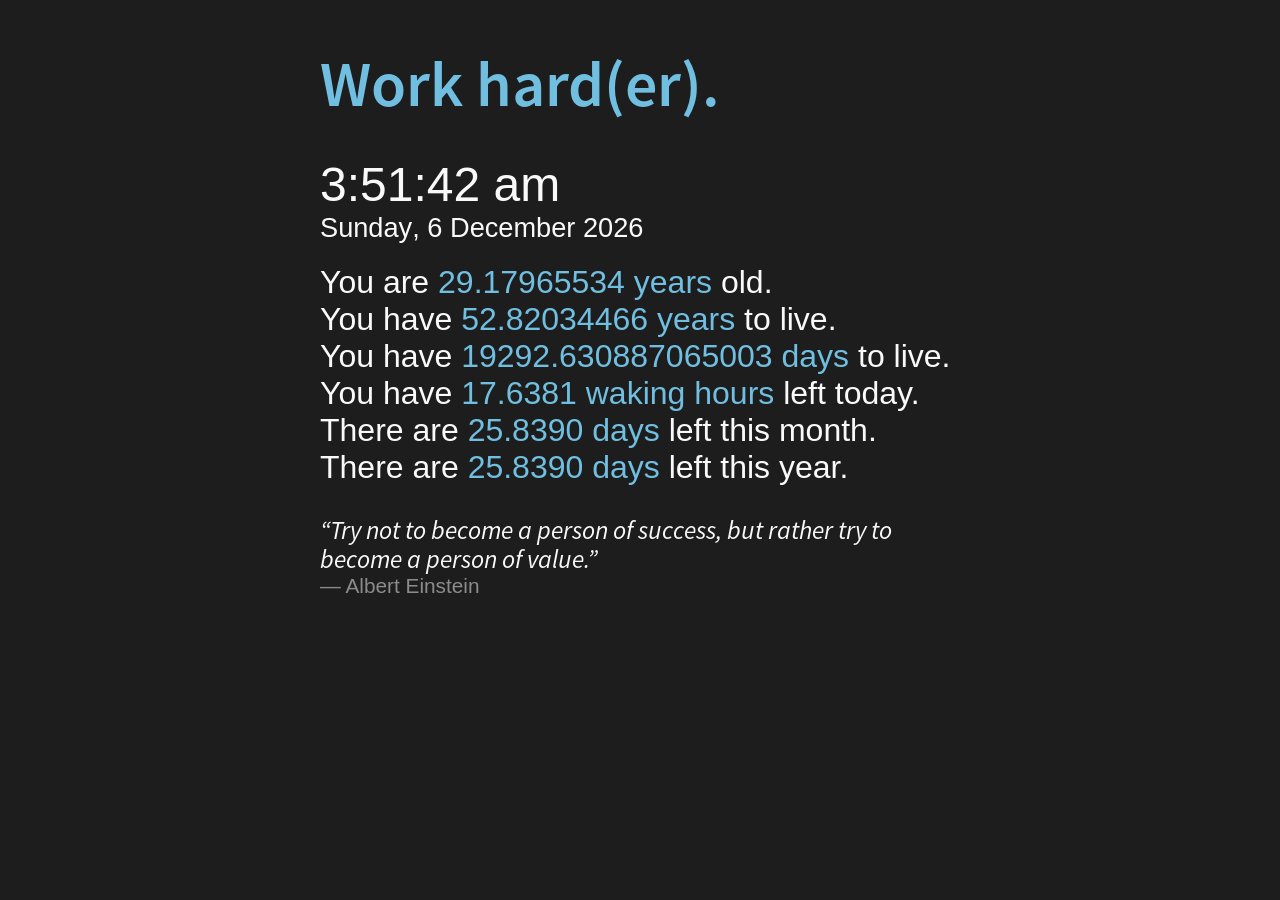
==== index.html @ 8d264028 "days to libe" ====
<html>

<head>
  <meta charset="utf-8">
  <link rel="apple-touch-icon-precomposed" sizes="57x57" href="http://joshuaraichur.com/motivation/apple-touch-icon-57x57.png" />
  <link rel="apple-touch-icon-precomposed" sizes="114x114" href="http://joshuaraichur.com/motivation/apple-touch-icon-114x114.png" />
  <link rel="apple-touch-icon-precomposed" sizes="72x72" href="http://joshuaraichur.com/motivation/apple-touch-icon-72x72.png" />
  <link rel="apple-touch-icon-precomposed" sizes="144x144" href="http://joshuaraichur.com/motivation/apple-touch-icon-144x144.png" />
  <link rel="apple-touch-icon-precomposed" sizes="60x60" href="http://joshuaraichur.com/motivation/apple-touch-icon-60x60.png" />
  <link rel="apple-touch-icon-precomposed" sizes="120x120" href="http://joshuaraichur.com/motivation/apple-touch-icon-120x120.png" />
  <link rel="apple-touch-icon-precomposed" sizes="76x76" href="http://joshuaraichur.com/motivation/apple-touch-icon-76x76.png" />
  <link rel="apple-touch-icon-precomposed" sizes="152x152" href="http://joshuaraichur.com/motivation/apple-touch-icon-152x152.png" />
  <link rel="icon" type="image/png" href="http://joshuaraichur.com/motivation/favicon-196x196.png" sizes="196x196" />
  <link rel="icon" type="image/png" href="http://joshuaraichur.com/motivation/favicon-96x96.png" sizes="96x96" />
  <link rel="icon" type="image/png" href="http://joshuaraichur.com/motivation/favicon-32x32.png" sizes="32x32" />
  <link rel="icon" type="image/png" href="http://joshuaraichur.com/motivation/favicon-16x16.png" sizes="16x16" />
  <link rel="icon" type="image/png" href="http://joshuaraichur.com/motivation/favicon-128.png" sizes="128x128" />
  <meta name="application-name" content="Motivation"/>
  <meta name="msapplication-TileColor" content="#1D1D1D" />
  <meta name="msapplication-TileImage" content="http://joshuaraichur.com/motivation/mstile-144x144.png" />
  <meta name="msapplication-square70x70logo" content="http://joshuaraichur.com/motivation/mstile-70x70.png" />
  <meta name="msapplication-square150x150logo" content="http://joshuaraichur.com/motivation/mstile-150x150.png" />
  <meta name="msapplication-wide310x150logo" content="http://joshuaraichur.com/motivation/mstile-310x150.png" />
  <meta name="msapplication-square310x310logo" content="http://joshuaraichur.com/motivation/mstile-310x310.png" />

  <meta name="theme-color" content="#1d1d1d">
  <meta http-equiv="X-UA-Compatible" content="IE=edge">
  <meta name="viewport" content="width=device-width, initial-scale=1">
  <meta name="apple-mobile-web-app-capable" content="yes">
  <meta name="apple-mobile-web-app-status-bar-style" content="default">
  <title>Motivation</title>
  <link rel="stylesheet" href="style.css">
</head>

<body class="animated fadeIn">
  <div class="content">

    <h1>Work <b>hard(er)</b>.</h1>

    <div class="dateTimeWrapper">
      <div id="currentTime" style="font-size: 3rem;"></div>
      <div id="currentDate"></div>
    </div>

    <div class="dynamicText">
      <div>You are <span id="age"></span> <span>years</span> old.</div>
      <div>You have <span id="yearsToLive"></span> <span>years</span> to live.</div>
      <div>You have <span id="daysToLive"></span> <span>days</span> to live.</div>
      <div>You have <span id="hoursLeftToday"></span> <span>waking hours</span> left today.</div>
      <div>There are <span id="daysLeftThisMonth"></span> <span>days</span> left this month.</div>
      <div>There are <span id="daysLeftThisYear"></span> <span>days</span> left this year.</div>
      <div id="githubRepos"></div>
    </div>

    <div class="quote">
      <p>&ldquo;<span id="quoteText"></span>&rdquo;</p>
      <p>&#8213; <span id="quoteAuthor"></span></p>
    </div>

  </div>

</body>
<script type="text/javascript" src="vars.js"></script>
<script type="text/javascript" src="app.js"></script>

</html>
---- style.css ----
@charset "UTF-8";

@font-face {
  font-family: 'Source Sans Pro';
  src: url('fonts/SourceSansPro-Regular.otf');
}
@font-face {
  font-family: 'Source Sans Pro';
  src: url('fonts/SourceSansPro-It.otf');
  font-style: italic;
}
@font-face {
  font-family: 'Source Sans Pro';
  src: url('fonts/SourceSansPro-Semibold.otf');
  font-weight: bold;
}
@font-face {
  font-family: 'Source Sans Pro';
  src: url('fonts/SourceSansPro-SemiboldIt.otf');
  font-weight: bold;
  font-style: italic;
}

// Animations
.animated {
  -webkit-animation-duration: .85s;
  animation-duration: .85s;
  -webkit-animation-fill-mode: both;
  animation-fill-mode: both;
}
@-webkit-keyframes fadeIn {
  0% {opacity: 0;}
  100% {opacity: 1;}
}

@keyframes fadeIn {
  0% {opacity: 0;}
  100% {opacity: 1;}
}

.fadeIn {
  -webkit-animation-name: fadeIn;
  animation-name: fadeIn;
}
.animated {
  -webkit-animation-duration: 1s;
  animation-duration: 1s;
  -webkit-animation-fill-mode: both;
  animation-fill-mode: both;
}

.animated.infinite {
  -webkit-animation-iteration-count: infinite;
  animation-iteration-count: infinite;
}

.animated.hinge {
  -webkit-animation-duration: 2s;
  animation-duration: 2s;
}

// Basic

html, body {
  margin: 0;
  padding: 0;
  text-align: center;
}
* {
  margin: 0;
  padding: 0;
  -webkit-touch-callout: none;
  -webkit-user-select: none;
  -khtml-user-select: none;
  -moz-user-select: none;
  -ms-user-select: none;
  user-select: none;
}
body {
  font-family: Avenir Next, Source Sans Pro, Helvetica Neue, Arial;
  background: #1d1d1d;
  color: #f9f9f9;
  max-height: 100%;
}
.content {
  margin: 0 auto;
  text-align: left;
  width: 50%;
  margin-top: 50px;
}
.content h1 {
  font-size: 4rem;
  line-height: 4.2rem;
  margin-bottom: 40px;
  font-weight: 600;
  color: #70bee0;
}

// Div styling
#currentTime {
  font-weight: 100;
  font-size: 20px;
}
#currentDate {
  font-weight: 100;
  font-size: 1.7rem;
  margin-bottom: 20px;
}
#currentDate  span {
  font-weight: 400;
}
.quote {
  margin: 0;
  margin-top: 30px;
}
.quote p {
  margin: 0;
}
.quote p:first-child {
  font-size: 1.6rem;
  font-style: italic;
  font-weight: 100;
  line-height: 1.8rem;
}
.quote p:nth-child(2) {
  font-size: 1.3rem;
  font-weight: 400;
  opacity: .5;
}
.dynamicText {
  font-size: 2rem;
  font-weight: 100;
}
.dynamicText span {
  font-weight: 400;
  color: #70bee0;
}
@media screen and (max-width: 1000px) {
  .content {
    width: 90%;
    margin-left: auto;
    margin-right: auto;
  }
  .content h1 {
    font-size: 6em;
  }
  #currentDate {
    font-size: 1.5em;
  }
  #currentTime {
    font-size: 3em !important;
  }
  .dynamicText {
    font-size: 1.3rem !important;
  }
}
@media screen and (max-width: 700px) {
  .content h1 {
    font-size: 3em;
    line-height: 1.2em;
  }
  .content {
    margin-bottom: 50px;
  }
  .dynamicText {
    font-size: 1.6rem;
  }
}
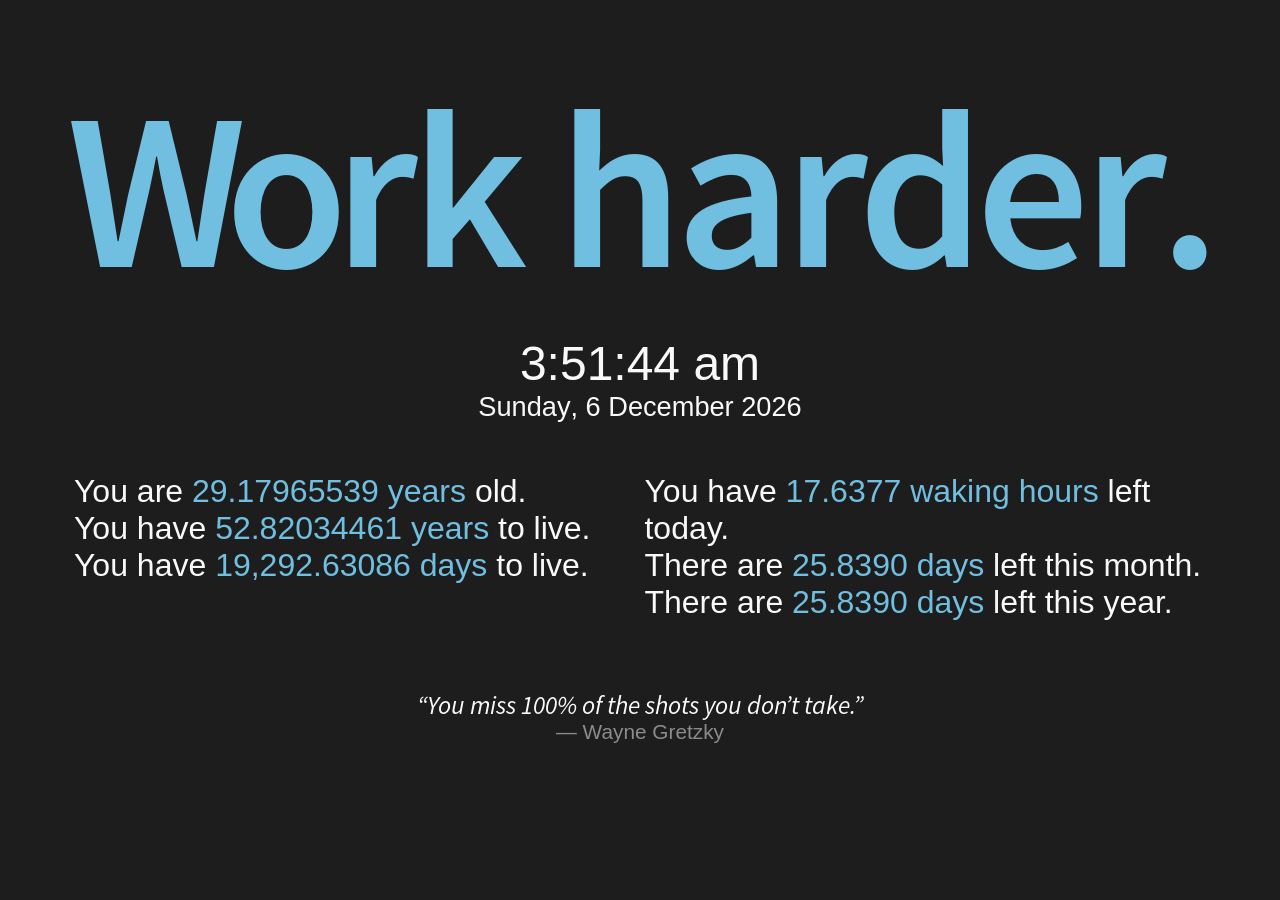
==== commit 4d395258: "styling and add comma" ====
--- a/index.html
+++ b/index.html
@@ -35,7 +35,7 @@
 <body class="animated fadeIn">
   <div class="content">
 
-    <h1>Work <b>hard(er)</b>.</h1>
+    <h1>W<span>o</span>rk <b>harder</b>.</h1>
 
     <div class="dateTimeWrapper">
       <div id="currentTime" style="font-size: 3rem;"></div>
@@ -43,13 +43,17 @@
     </div>
 
     <div class="dynamicText">
-      <div>You are <span id="age"></span> <span>years</span> old.</div>
-      <div>You have <span id="yearsToLive"></span> <span>years</span> to live.</div>
-      <div>You have <span id="daysToLive"></span> <span>days</span> to live.</div>
-      <div>You have <span id="hoursLeftToday"></span> <span>waking hours</span> left today.</div>
-      <div>There are <span id="daysLeftThisMonth"></span> <span>days</span> left this month.</div>
-      <div>There are <span id="daysLeftThisYear"></span> <span>days</span> left this year.</div>
-      <div id="githubRepos"></div>
+      <div class="two_column">
+        <div>You are <span id="age"></span> <span>years</span> old.</div>
+        <div>You have <span id="yearsToLive"></span> <span>years</span> to live.</div>
+        <div>You have <span id="daysToLive"></span> <span>days</span> to live.</div>
+      </div>
+      <div class="two_column">
+        <div>You have <span id="hoursLeftToday"></span> <span>waking hours</span> left today.</div>
+        <div>There are <span id="daysLeftThisMonth"></span> <span>days</span> left this month.</div>
+        <div>There are <span id="daysLeftThisYear"></span> <span>days</span> left this year.</div>
+        <div id="githubRepos"></div>
+      </div>
     </div>
 
     <div class="quote">
--- a/style.css
+++ b/style.css
@@ -82,19 +82,35 @@
   color: #f9f9f9;
   max-height: 100%;
 }
+.dateTimeWrapper {
+  margin-bottom: 50px;
+}
 .content {
   margin: 0 auto;
-  text-align: left;
-  width: 50%;
-  margin-top: 50px;
+  text-align: center;
+  width: 94%;
+  margin-top: 80px;
 }
 .content h1 {
-  font-size: 4rem;
-  line-height: 4.2rem;
+  font-size: 14rem;
+  line-height: 13.5rem;
   margin-bottom: 40px;
   font-weight: 600;
+  letter-spacing: -.035em;
   color: #70bee0;
 }
+.content h1 span:nth-child(1) {
+  margin-left: -13px;
+  margin-right: -6px;
+}
+.two_column {
+  width: calc(50% - 40px);
+  display: inline-block;
+  text-align: left;
+  vertical-align: top;
+  margin-bottom: 40px;
+}
+
 
 // Div styling
 #currentTime {
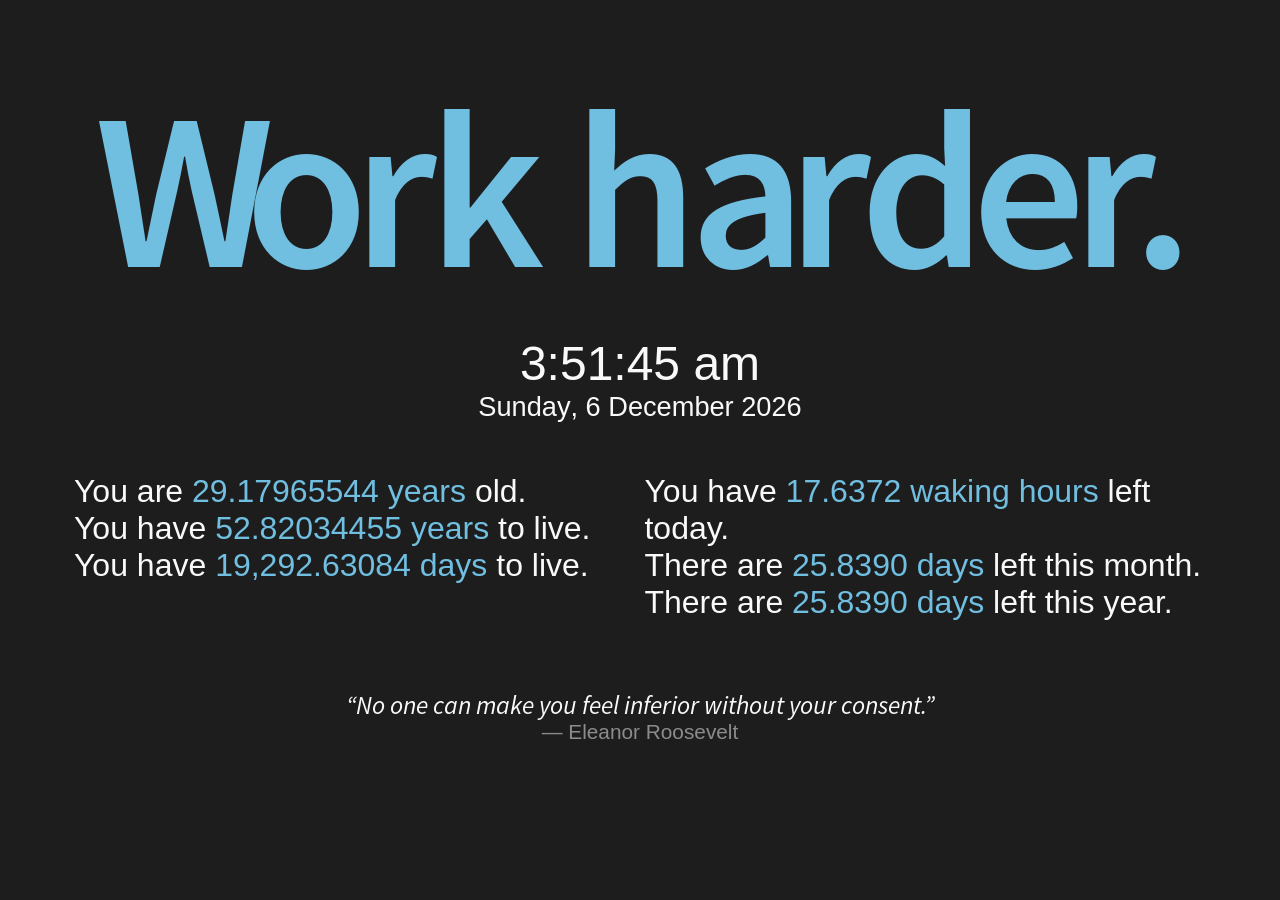
==== commit 211b5a44: "kerning" ====
--- a/index.html
+++ b/index.html
@@ -35,7 +35,7 @@
 <body class="animated fadeIn">
   <div class="content">
 
-    <h1>W<span>o</span>rk <b>harder</b>.</h1>
+    <h1>W<span class="oKern">o</span>rk <b>ha<span class="rKern">r</span>d<span class="eKern">e</span>r</b><span class="dotKern">.</span></h1>
 
     <div class="dateTimeWrapper">
       <div id="currentTime" style="font-size: 3rem;"></div>
--- a/style.css
+++ b/style.css
@@ -96,12 +96,22 @@
   line-height: 13.5rem;
   margin-bottom: 40px;
   font-weight: 600;
-  letter-spacing: -.035em;
+  letter-spacing: -.04em;
   color: #70bee0;
 }
-.content h1 span:nth-child(1) {
-  margin-left: -13px;
+.oKern {
+  margin-left: -20px;
   margin-right: -6px;
+}
+.eKern {
+  margin-left: -5px;
+  margin-right: -5px;
+}
+.rKern {
+  margin-left: -10px;
+}
+.dotKern {
+  margin-left: -15px;
 }
 .two_column {
   width: calc(50% - 40px);
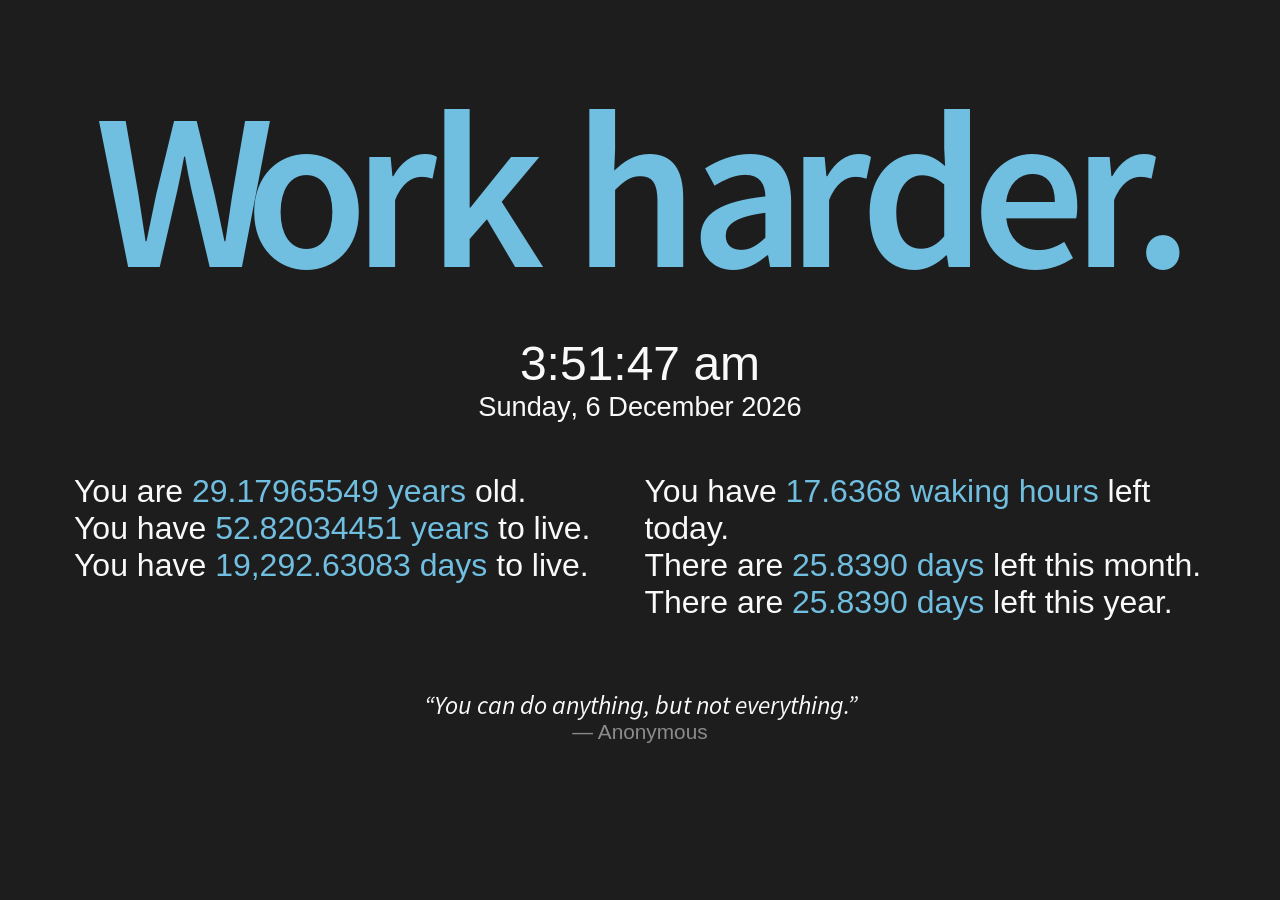
==== commit 5e5a2919: "remove github repos" ====
--- a/index.html
+++ b/index.html
@@ -52,7 +52,6 @@
         <div>You have <span id="hoursLeftToday"></span> <span>waking hours</span> left today.</div>
         <div>There are <span id="daysLeftThisMonth"></span> <span>days</span> left this month.</div>
         <div>There are <span id="daysLeftThisYear"></span> <span>days</span> left this year.</div>
-        <div id="githubRepos"></div>
       </div>
     </div>
 
--- a/style.css
+++ b/style.css
@@ -181,6 +181,9 @@
   }
 }
 @media screen and (max-width: 700px) {
+  .two_column {
+    width: 100%;
+  }
   .content h1 {
     font-size: 3em;
     line-height: 1.2em;
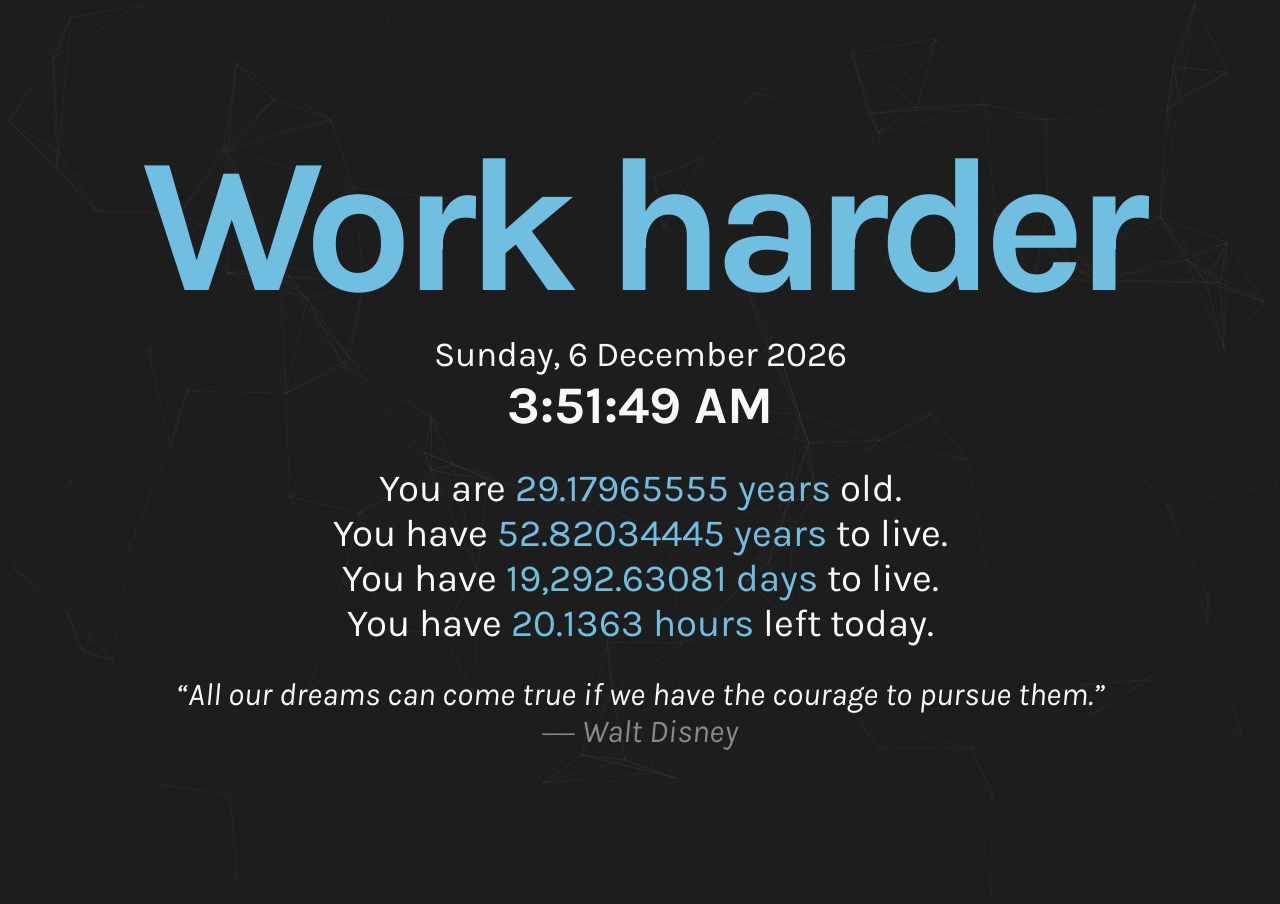
==== commit 82205706: "Update: Semantic markup and fresh styling" ====
--- a/index.html
+++ b/index.html
@@ -1,69 +1,43 @@
-<html>
+<!DOCTYPE html>
+<html lang="en">
 
 <head>
   <meta charset="utf-8">
-  <link rel="apple-touch-icon-precomposed" sizes="57x57" href="http://joshuaraichur.com/motivation/apple-touch-icon-57x57.png" />
-  <link rel="apple-touch-icon-precomposed" sizes="114x114" href="http://joshuaraichur.com/motivation/apple-touch-icon-114x114.png" />
-  <link rel="apple-touch-icon-precomposed" sizes="72x72" href="http://joshuaraichur.com/motivation/apple-touch-icon-72x72.png" />
-  <link rel="apple-touch-icon-precomposed" sizes="144x144" href="http://joshuaraichur.com/motivation/apple-touch-icon-144x144.png" />
-  <link rel="apple-touch-icon-precomposed" sizes="60x60" href="http://joshuaraichur.com/motivation/apple-touch-icon-60x60.png" />
-  <link rel="apple-touch-icon-precomposed" sizes="120x120" href="http://joshuaraichur.com/motivation/apple-touch-icon-120x120.png" />
-  <link rel="apple-touch-icon-precomposed" sizes="76x76" href="http://joshuaraichur.com/motivation/apple-touch-icon-76x76.png" />
-  <link rel="apple-touch-icon-precomposed" sizes="152x152" href="http://joshuaraichur.com/motivation/apple-touch-icon-152x152.png" />
-  <link rel="icon" type="image/png" href="http://joshuaraichur.com/motivation/favicon-196x196.png" sizes="196x196" />
-  <link rel="icon" type="image/png" href="http://joshuaraichur.com/motivation/favicon-96x96.png" sizes="96x96" />
-  <link rel="icon" type="image/png" href="http://joshuaraichur.com/motivation/favicon-32x32.png" sizes="32x32" />
-  <link rel="icon" type="image/png" href="http://joshuaraichur.com/motivation/favicon-16x16.png" sizes="16x16" />
-  <link rel="icon" type="image/png" href="http://joshuaraichur.com/motivation/favicon-128.png" sizes="128x128" />
-  <meta name="application-name" content="Motivation"/>
-  <meta name="msapplication-TileColor" content="#1D1D1D" />
-  <meta name="msapplication-TileImage" content="http://joshuaraichur.com/motivation/mstile-144x144.png" />
-  <meta name="msapplication-square70x70logo" content="http://joshuaraichur.com/motivation/mstile-70x70.png" />
-  <meta name="msapplication-square150x150logo" content="http://joshuaraichur.com/motivation/mstile-150x150.png" />
-  <meta name="msapplication-wide310x150logo" content="http://joshuaraichur.com/motivation/mstile-310x150.png" />
-  <meta name="msapplication-square310x310logo" content="http://joshuaraichur.com/motivation/mstile-310x310.png" />
-
   <meta name="theme-color" content="#1d1d1d">
-  <meta http-equiv="X-UA-Compatible" content="IE=edge">
   <meta name="viewport" content="width=device-width, initial-scale=1">
-  <meta name="apple-mobile-web-app-capable" content="yes">
-  <meta name="apple-mobile-web-app-status-bar-style" content="default">
   <title>Motivation</title>
-  <link rel="stylesheet" href="style.css">
+  <link href="css/style.css" rel="stylesheet">
 </head>
 
-<body class="animated fadeIn">
-  <div class="content">
+<body class="content">
 
-    <h1>W<span class="oKern">o</span>rk <b>ha<span class="rKern">r</span>d<span class="eKern">e</span>r</b><span class="dotKern">.</span></h1>
+  <div id="particles"></div>
+  <main>
+    <div class="wrapper">
+      <section>
+        <h1 class="heading">Work <b>harder</b></h1>
+      </section>
+      <section>
+        <p id="currentDate"></p>
+        <h2 id="currentTime"></h2>
+      </section>
+      <section>
+        <p>You are <span id="age"></span> <span>years</span> old.</p>
+        <p>You have <span id="yearsToLive"></span> <span>years</span> to live.</p>
+        <p>You have <span id="daysToLive"></span> <span>days</span> to live.</p>
+        <p>You have <span id="hoursLeftToday"></span> <span>hours</span> left today.</p>
+      </section>
+      <section>
+        <p>&ldquo;<span id="quoteText"></span>&rdquo;</p>
+        <p>&#8213; <span id="quoteAuthor"></span></p>
+      </section>
+    </div>
+  </main>
 
-    <div class="dateTimeWrapper">
-      <div id="currentTime" style="font-size: 3rem;"></div>
-      <div id="currentDate"></div>
-    </div>
-
-    <div class="dynamicText">
-      <div class="two_column">
-        <div>You are <span id="age"></span> <span>years</span> old.</div>
-        <div>You have <span id="yearsToLive"></span> <span>years</span> to live.</div>
-        <div>You have <span id="daysToLive"></span> <span>days</span> to live.</div>
-      </div>
-      <div class="two_column">
-        <div>You have <span id="hoursLeftToday"></span> <span>waking hours</span> left today.</div>
-        <div>There are <span id="daysLeftThisMonth"></span> <span>days</span> left this month.</div>
-        <div>There are <span id="daysLeftThisYear"></span> <span>days</span> left this year.</div>
-      </div>
-    </div>
-
-    <div class="quote">
-      <p>&ldquo;<span id="quoteText"></span>&rdquo;</p>
-      <p>&#8213; <span id="quoteAuthor"></span></p>
-    </div>
-
-  </div>
+  <script type="text/javascript" src="js/vars.js"></script>
+  <script type="text/javascript" src="js/app.js"></script>
+  <script type="text/javascript" src="js/particles.js"></script>
 
 </body>
-<script type="text/javascript" src="vars.js"></script>
-<script type="text/javascript" src="app.js"></script>
 
 </html>
--- a/css/style.css
+++ b/css/style.css
@@ -0,0 +1,142 @@
+@import url(http://fonts.googleapis.com/css?family=Karla:400,700);
+
+/* Basic */
+html, body {
+  margin: 0;
+  padding: 0;
+  height: 100%;
+  width: 100%;
+  overflow: hidden;
+}
+* {
+  margin: 0;
+  padding: 0;
+  -webkit-touch-callout: none;
+  -webkit-user-select: none;
+  user-select: none;
+}
+body {
+  font-family: Karla;
+  background: #1d1d1d;
+  color: #f9f9f9;
+  cursor: default;
+}
+
+/* Flexbox */
+main {
+  position: absolute;
+  top: 50%;
+  left: 50%;
+  transform: translate(-50%, -50%);
+  text-align: center;
+  width: 100%;
+}
+section {
+  margin: 30px;
+}
+#particles {
+  height: 100%;
+  width: 100%;
+  z-index: -1;
+  position: absolute;
+  top: 0;
+}
+
+/* Header (first flex item) */
+.heading {
+  font-size: 12em;
+  color: #70bee0;
+  letter-spacing: -0.06em;
+  line-height: 0.8em;
+}
+
+/* Time (second flex item) */
+section:nth-child(2) {
+  font-size: 2.2em;
+}
+
+/* Time relative stuff (third flex item) */
+section:nth-child(3) {
+  font-size: 2.4em;
+}
+section:nth-child(3) span {
+  color: #70bee0;
+}
+
+/* Quote (fourth flex item) */
+section:nth-child(4) p {
+  font-size: 2em;
+  font-style: italic;
+}
+section:nth-child(4) p:nth-child(2) {
+  color: #898989;
+}
+
+/* Animations */
+@-webkit-keyframes fadeInUp {
+  0% {
+		opacity:0;
+		-webkit-transform:translate3d(0,20px,0);
+		transform:translate3d(0,20px,0);
+	}
+	100% {
+		opacity:1;
+		-webkit-transform:none;
+		transform:none;
+	}
+}
+
+@keyframes fadeInUp {
+  0% {
+		opacity:0;
+		-webkit-transform:translate3d(0,20px,0);
+		transform:translate3d(0,20px,0);
+	}
+	100% {
+		opacity:1;
+		-webkit-transform:none;
+		transform:none;
+	}
+}
+section {
+  -webkit-animation-name: fadeInUp;
+  animation-name: fadeInUp;
+  -webkit-animation-duration: .3s;
+  animation-duration: .3s;
+  -webkit-animation-fill-mode: both;
+  animation-fill-mode: both;
+}
+section:first-child {
+  -webkit-animation-delay: 0.1s;
+  animation-delay: 0.1s;
+}
+section:nth-child(2) {
+  -webkit-animation-delay: 0.15s;
+  animation-delay: 0.15s;
+}
+section:nth-child(3) {
+  -webkit-animation-delay: 0.2s;
+  animation-delay: 0.2s;
+}
+section:nth-child(4) {
+  -webkit-animation-delay: 0.25s;
+  animation-delay: 0.25s;
+}
+
+/* Media queries */
+@media screen and (max-width: 1000px) {
+  .heading {
+    font-size: 8em;
+  }
+}
+@media screen and (max-width: 700px) {
+  .heading {
+    font-size: 6em;
+  }
+  section:nth-child(3) {
+    font-size: 1.7em;
+  }
+  section:nth-child(4) p {
+    font-size: 1.5em;
+  }
+}
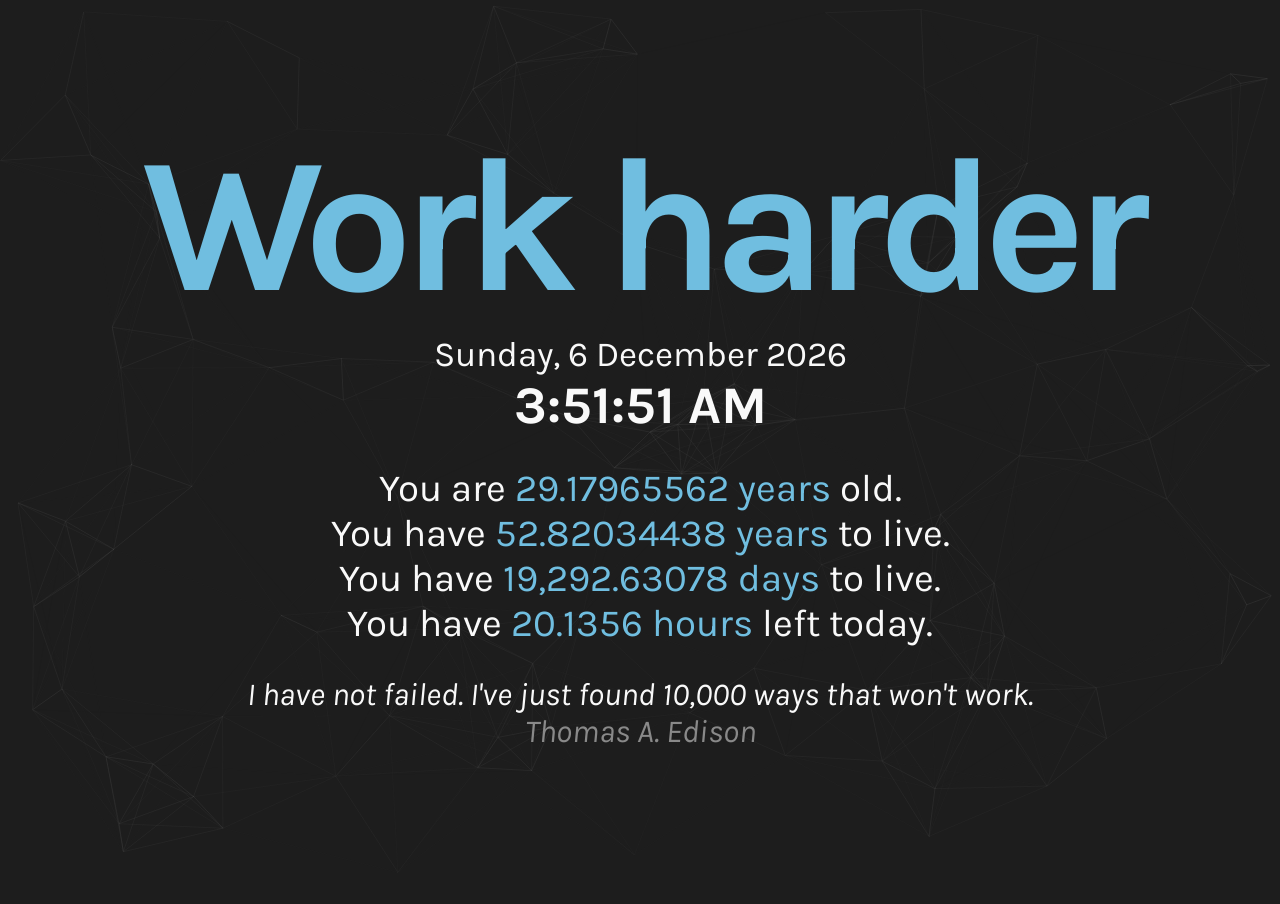
==== commit dfc38b9f: "Update: More quotes" ====
--- a/index.html
+++ b/index.html
@@ -28,8 +28,8 @@
         <p>You have <span id="hoursLeftToday"></span> <span>hours</span> left today.</p>
       </section>
       <section>
-        <p>&ldquo;<span id="quoteText"></span>&rdquo;</p>
-        <p>&#8213; <span id="quoteAuthor"></span></p>
+        <p><span id="quoteText"></span></p>
+        <p><span id="quoteAuthor"></span></p>
       </section>
     </div>
   </main>
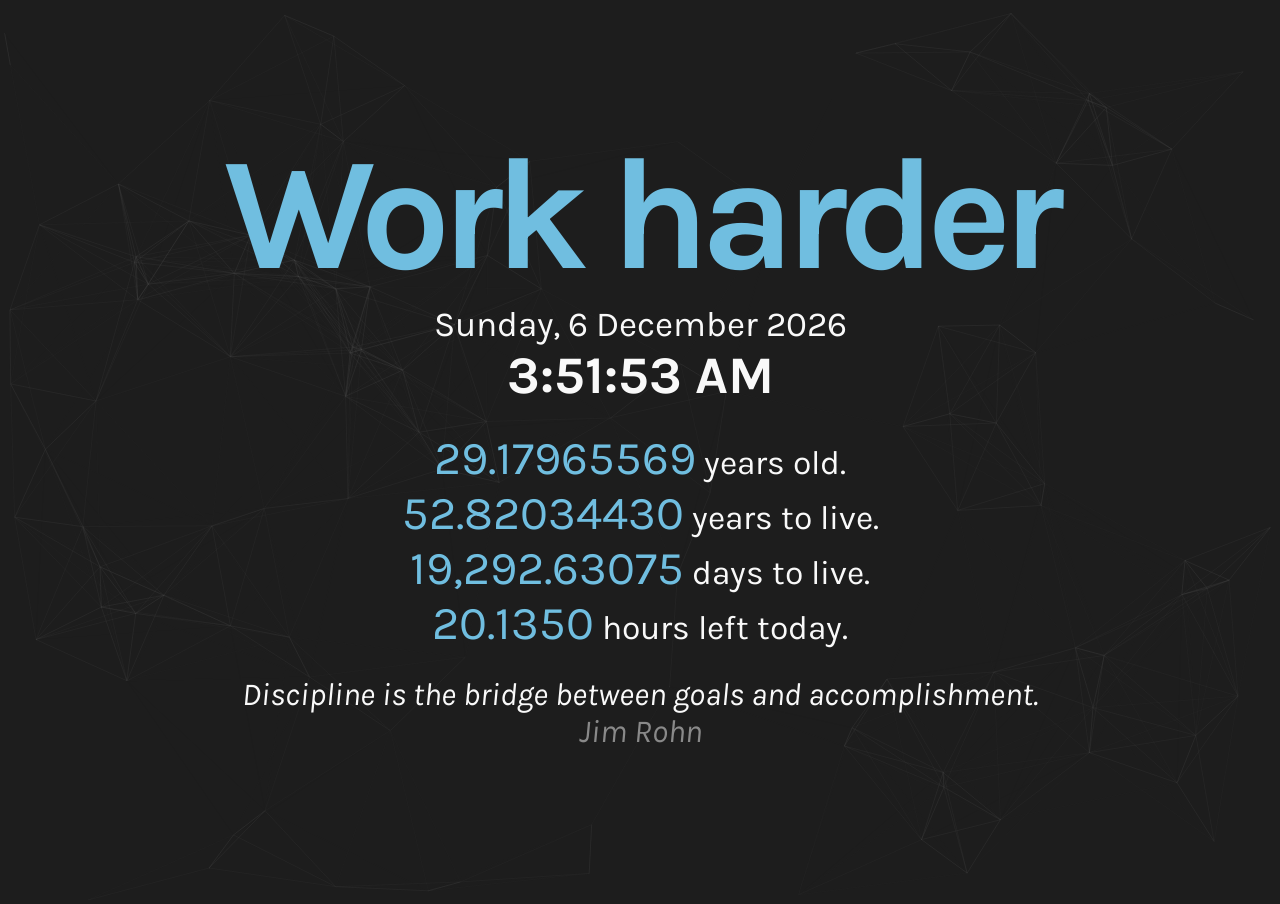
==== commit 06a414b9: "Update: More minimal" ====
--- a/index.html
+++ b/index.html
@@ -22,10 +22,10 @@
         <h2 id="currentTime"></h2>
       </section>
       <section>
-        <p>You are <span id="age"></span> <span>years</span> old.</p>
-        <p>You have <span id="yearsToLive"></span> <span>years</span> to live.</p>
-        <p>You have <span id="daysToLive"></span> <span>days</span> to live.</p>
-        <p>You have <span id="hoursLeftToday"></span> <span>hours</span> left today.</p>
+        <p><span id="age"></span> years old.</p>
+        <p><span id="yearsToLive"></span> years to live.</p>
+        <p><span id="daysToLive"></span> days to live.</p>
+        <p><span id="hoursLeftToday"></span> hours left today.</p>
       </section>
       <section>
         <p><span id="quoteText"></span></p>
--- a/css/style.css
+++ b/css/style.css
@@ -27,12 +27,16 @@
   position: absolute;
   top: 50%;
   left: 50%;
-  transform: translate(-50%, -50%);
+  -webkit-transform: translate(-50%, -50%);
+     -moz-transform: translate(-50%, -50%);
+      -ms-transform: translate(-50%, -50%);
+       -o-transform: translate(-50%, -50%);
+          transform: translate(-50%, -50%);
   text-align: center;
   width: 100%;
 }
 section {
-  margin: 30px;
+  margin: 25px;
 }
 #particles {
   height: 100%;
@@ -44,7 +48,7 @@
 
 /* Header (first flex item) */
 .heading {
-  font-size: 12em;
+  font-size: 10em;
   color: #70bee0;
   letter-spacing: -0.06em;
   line-height: 0.8em;
@@ -57,10 +61,11 @@
 
 /* Time relative stuff (third flex item) */
 section:nth-child(3) {
-  font-size: 2.4em;
+  font-size: 2.1em;
 }
 section:nth-child(3) span {
   color: #70bee0;
+  font-size: 1.4em;
 }
 
 /* Quote (fourth flex item) */
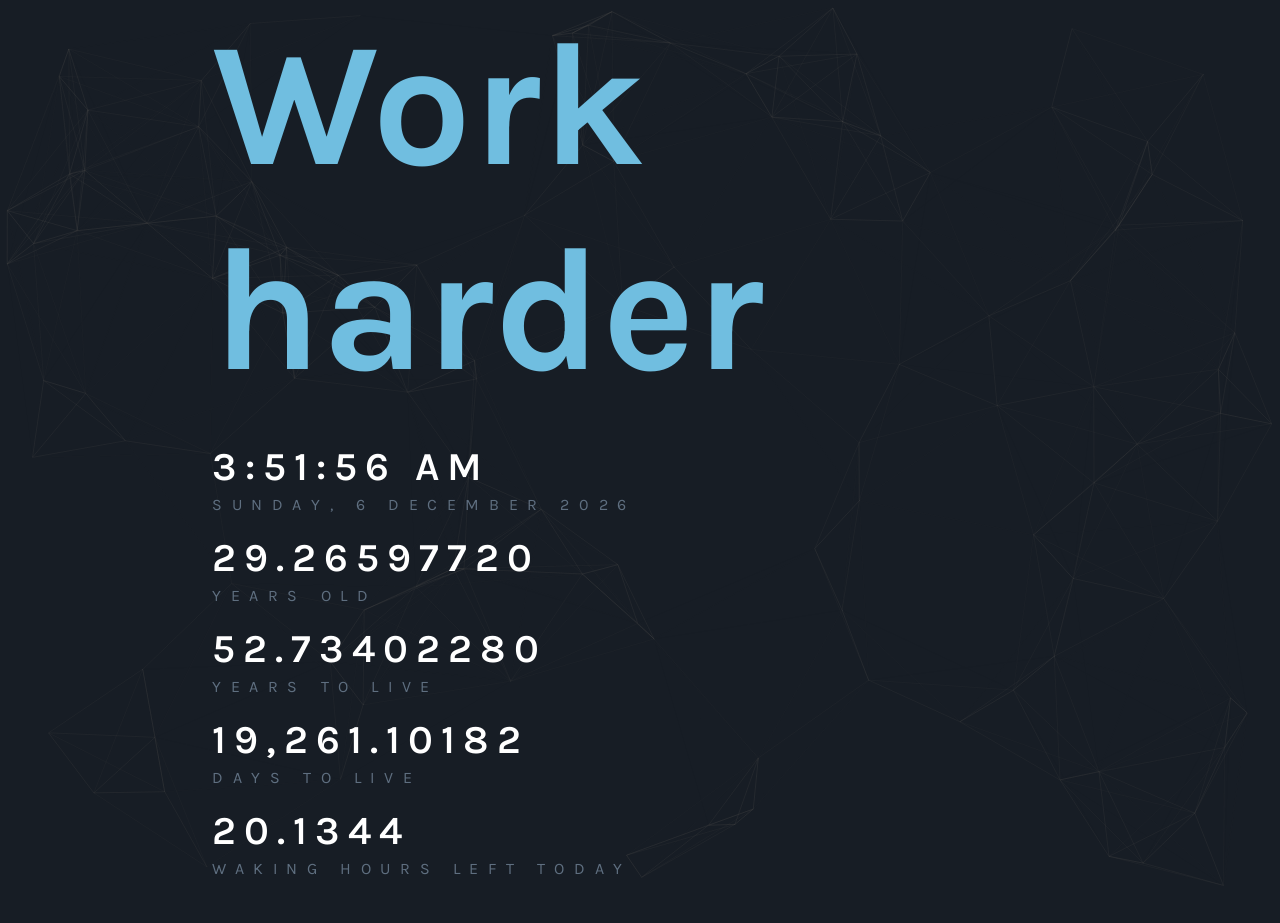
==== commit ca5196b9: "Update: Styling and remove quotes." ====
--- a/index.html
+++ b/index.html
@@ -18,18 +18,16 @@
         <h1 class="heading">Work <b>harder</b></h1>
       </section>
       <section>
+        <div id="currentTime"></div>
         <p id="currentDate"></p>
-        <h2 id="currentTime"></h2>
-      </section>
-      <section>
-        <p><span id="age"></span> years old.</p>
-        <p><span id="yearsToLive"></span> years to live.</p>
-        <p><span id="daysToLive"></span> days to live.</p>
-        <p><span id="hoursLeftToday"></span> hours left today.</p>
-      </section>
-      <section>
-        <p><span id="quoteText"></span></p>
-        <p><span id="quoteAuthor"></span></p>
+        <div id="age"></div>
+        <p>years old</p>
+        <div id="yearsToLive"></div>
+        <p>years to live</p>
+        <div id="daysToLive"></div>
+        <p>days to live</p>
+        <div id="hoursLeftToday"></div>
+        <p>waking hours left today</p>
       </section>
     </div>
   </main>
--- a/css/style.css
+++ b/css/style.css
@@ -14,10 +14,11 @@
   -webkit-touch-callout: none;
   -webkit-user-select: none;
   user-select: none;
+  -webkit-font-smoothing: antialiased;
 }
 body {
-  font-family: Karla;
-  background: #1d1d1d;
+  font-family: 'BlinkMacSystemFont', Karla;
+  background: #171D25;
   color: #f9f9f9;
   cursor: default;
 }
@@ -32,11 +33,15 @@
       -ms-transform: translate(-50%, -50%);
        -o-transform: translate(-50%, -50%);
           transform: translate(-50%, -50%);
-  text-align: center;
+  text-align: left;
   width: 100%;
 }
 section {
-  margin: 25px;
+  margin: 20px;
+  padding-top: 5px;
+  padding-bottom: 5px;
+  padding-right: 15%;
+  padding-left: 15%;
 }
 #particles {
   height: 100%;
@@ -48,33 +53,26 @@
 
 /* Header (first flex item) */
 .heading {
-  font-size: 10em;
+  font-size: 11em;
   color: #70bee0;
-  letter-spacing: -0.06em;
-  line-height: 0.8em;
 }
 
-/* Time (second flex item) */
-section:nth-child(2) {
-  font-size: 2.2em;
+/* Time stuff */
+section p {
+  font-size: 2.1em;
+  font-weight: 400;
+  color: #5F6F80;
+  text-transform: uppercase;
+  font-size: 16px;
+  letter-spacing: 0.6em;
+  margin-top: 5px;
+  margin-bottom: 20px;
 }
-
-/* Time relative stuff (third flex item) */
-section:nth-child(3) {
-  font-size: 2.1em;
-}
-section:nth-child(3) span {
-  color: #70bee0;
-  font-size: 1.4em;
-}
-
-/* Quote (fourth flex item) */
-section:nth-child(4) p {
-  font-size: 2em;
-  font-style: italic;
-}
-section:nth-child(4) p:nth-child(2) {
-  color: #898989;
+section div {
+  color: #FFFFFF;
+  font-size: 2.5em;
+  letter-spacing: 0.2em;
+  font-weight: 600;
 }
 
 /* Animations */
